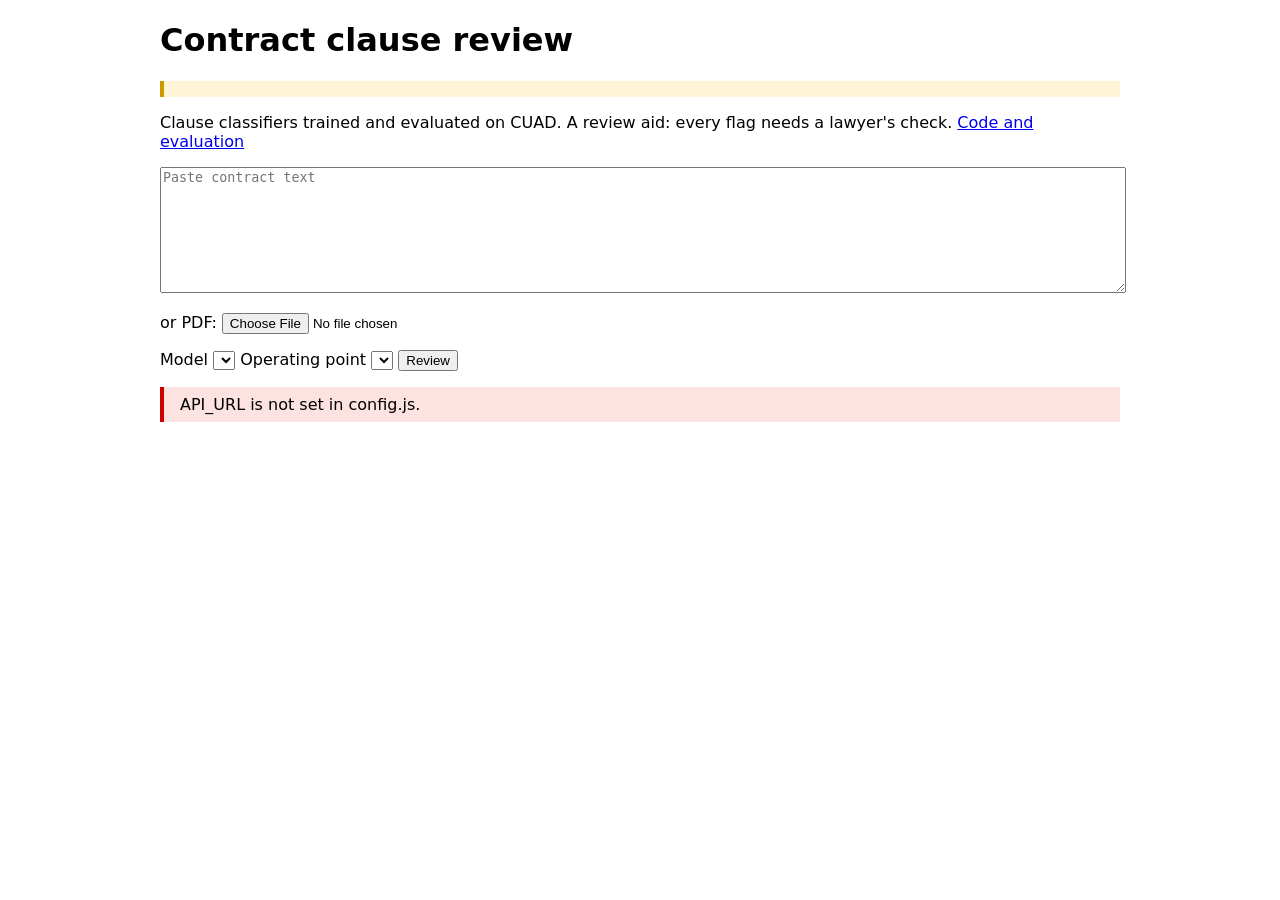
==== web/index.html @ 13c59ce8 "Step 8 pre-registration and code: Docker image, Cloud Run and GKE deploy, Vercel front end, parity c" ====
<!doctype html>
<html lang="en">
<head>
  <meta charset="utf-8">
  <meta name="viewport" content="width=device-width, initial-scale=1">
  <title>Contract clause review</title>
  <style>
    body { font-family: system-ui, sans-serif; max-width: 60rem; margin: 1rem auto; padding: 0 1rem; }
    .notice { background: #fff4d6; padding: .5rem 1rem; border-left: 4px solid #c90; }
    .error { background: #fde2e2; padding: .5rem 1rem; border-left: 4px solid #c00; }
    .seg { white-space: pre-wrap; margin: .4rem 0; padding: .3rem; }
    .flag { background: #dff0ff; border-left: 4px solid #06c; }
    .unscored { background: #fde2e2; border-left: 4px solid #c00; }
    .labels { font-size: .85rem; font-weight: 600; color: #034; }
    textarea { width: 100%; }
  </style>
</head>
<body>
  <h1>Contract clause review</h1>
  <div id="notices" class="notice"></div>
  <p>Clause classifiers trained and evaluated on CUAD. A review aid: every flag needs a lawyer's check.
     <a href="https://github.com/Esstar612/cuad-clause-classifier">Code and evaluation</a></p>
  <form id="form">
    <p><textarea id="text" rows="8" placeholder="Paste contract text"></textarea></p>
    <p>or PDF: <input type="file" id="file" accept="application/pdf"></p>
    <p>Model <select id="model"></select>
       Operating point <select id="point"></select>
       <button type="submit" id="submit">Review</button></p>
  </form>
  <div id="error" class="error" hidden></div>
  <div id="result"></div>
  <script src="config.js"></script>
  <script src="app.js"></script>
</body>
</html>
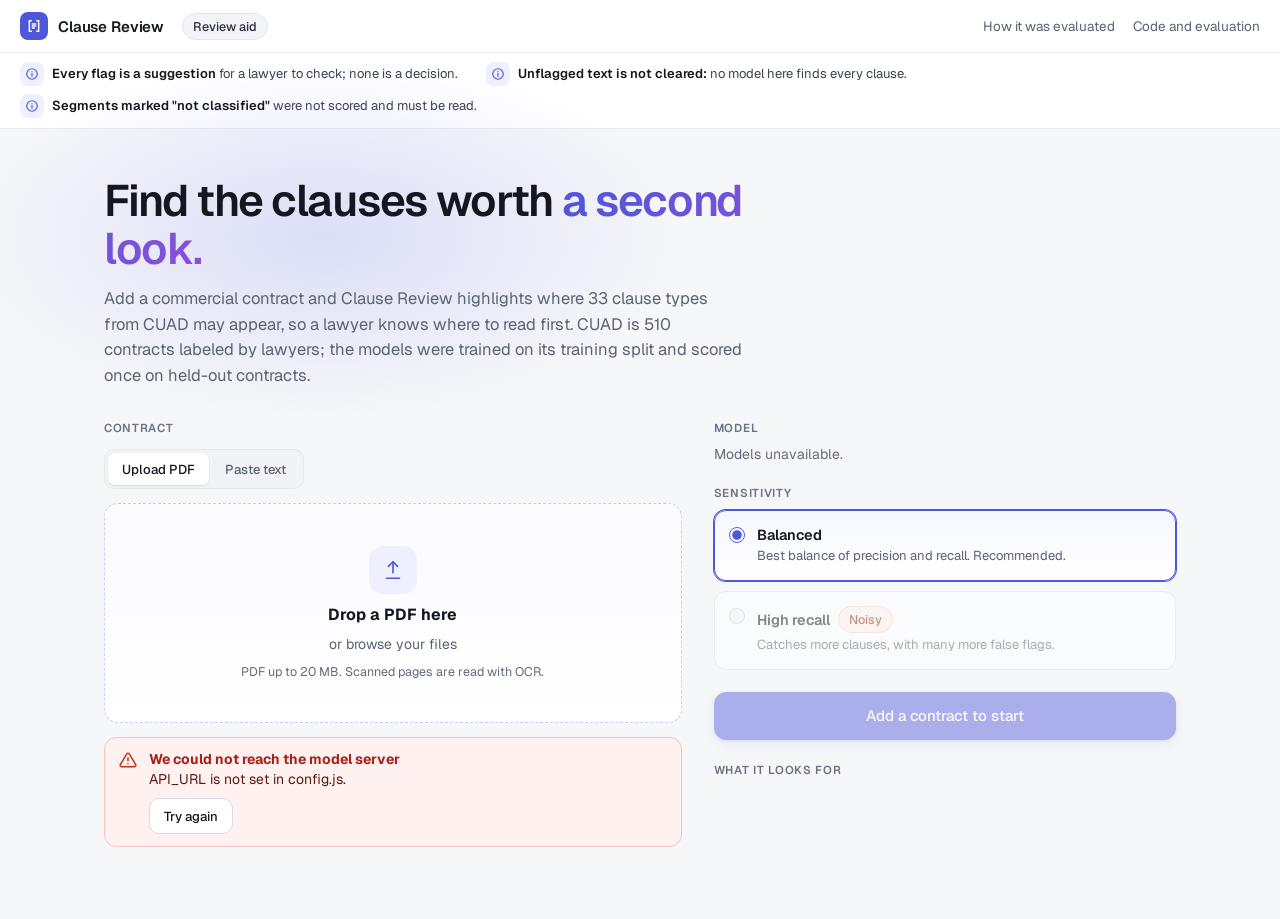
==== commit 9709fc50: "Step 8 front end: review UI from the Claude Design mockup, CUAD clause definitions, page offsets and" ====
--- a/web/index.html
+++ b/web/index.html
@@ -3,32 +3,18 @@
 <head>
   <meta charset="utf-8">
   <meta name="viewport" content="width=device-width, initial-scale=1">
-  <title>Contract clause review</title>
-  <style>
-    body { font-family: system-ui, sans-serif; max-width: 60rem; margin: 1rem auto; padding: 0 1rem; }
-    .notice { background: #fff4d6; padding: .5rem 1rem; border-left: 4px solid #c90; }
-    .error { background: #fde2e2; padding: .5rem 1rem; border-left: 4px solid #c00; }
-    .seg { white-space: pre-wrap; margin: .4rem 0; padding: .3rem; }
-    .flag { background: #dff0ff; border-left: 4px solid #06c; }
-    .unscored { background: #fde2e2; border-left: 4px solid #c00; }
-    .labels { font-size: .85rem; font-weight: 600; color: #034; }
-    textarea { width: 100%; }
-  </style>
+  <title>Clause Review</title>
+  <meta name="description" content="A contract review aid: highlights 33 CUAD clause types for a lawyer to check.">
+  <link rel="preconnect" href="https://fonts.googleapis.com">
+  <link rel="preconnect" href="https://fonts.gstatic.com" crossorigin>
+  <link rel="stylesheet" href="https://fonts.googleapis.com/css2?family=Geist:wght@400;500;600;700&family=Geist+Mono:wght@400;500&family=Newsreader:opsz,wght@6..72,400;6..72,500;6..72,600&display=swap">
+  <link rel="stylesheet" href="styles.css">
 </head>
 <body>
-  <h1>Contract clause review</h1>
-  <div id="notices" class="notice"></div>
-  <p>Clause classifiers trained and evaluated on CUAD. A review aid: every flag needs a lawyer's check.
-     <a href="https://github.com/Esstar612/cuad-clause-classifier">Code and evaluation</a></p>
-  <form id="form">
-    <p><textarea id="text" rows="8" placeholder="Paste contract text"></textarea></p>
-    <p>or PDF: <input type="file" id="file" accept="application/pdf"></p>
-    <p>Model <select id="model"></select>
-       Operating point <select id="point"></select>
-       <button type="submit" id="submit">Review</button></p>
-  </form>
-  <div id="error" class="error" hidden></div>
-  <div id="result"></div>
+  <header class="top" id="top"></header>
+  <div class="notice" id="notices" role="note" aria-label="How to read results"></div>
+  <main id="app"></main>
+  <div class="toast" id="toast" role="status" hidden></div>
   <script src="config.js"></script>
   <script src="app.js"></script>
 </body>
--- a/web/styles.css
+++ b/web/styles.css
@@ -0,0 +1,231 @@
+:root {
+  --bg: #F6F7F9; --panel: #FFFFFF; --ink: #14171F; --ink2: #2A2F3A; --muted: #5B6372; --faint: #646C7B;
+  --line: #E3E6EB; --line2: #EEF0F3; --soft: #F1F3F6;
+  --accent: #4F57D9; --accent-d: #434BC8; --accent-ink: #232A94; --accent-bg: #EEF0FF; --accent-bg2: #F4F5FF;
+  --warn: #9A3412; --warn-bg: #FFF3EC; --warn-line: #FBD5BF;
+  --bad: #C2311F; --bad-ink: #A3241A; --bad-bg: #FFF1EF; --bad-line: #F3C3BD;
+  --ok: #1D6B47; --ok-bg: #E8F6EF; --ok-line: #BFE3CF;
+  --sans: "Geist", system-ui, -apple-system, "Segoe UI", sans-serif;
+  --mono: "Geist Mono", ui-monospace, Menlo, monospace;
+  --serif: "Newsreader", Georgia, "Times New Roman", serif;
+}
+* { box-sizing: border-box; }
+body { margin: 0; background: var(--bg); color: var(--ink); font-family: var(--sans); font-size: 14px; -webkit-font-smoothing: antialiased; }
+a { color: #4047C9; } a:hover { color: #2F36A8; }
+h1, h2, h3, p { margin: 0; }
+button { font: inherit; }
+[hidden] { display: none !important; }
+.num { font-family: var(--mono); font-variant-numeric: tabular-nums; }
+.label { font-size: 11.5px; font-weight: 600; letter-spacing: .06em; text-transform: uppercase; color: #6B7383; }
+.muted { color: var(--muted); } .faint { color: var(--faint); }
+.sr { position: absolute; width: 1px; height: 1px; overflow: hidden; clip: rect(0 0 0 0); white-space: nowrap; }
+
+/* Top bar and notices */
+.top { position: sticky; top: 0; z-index: 5; display: flex; flex-wrap: wrap; align-items: center; gap: 10px 14px;
+  padding: 12px 20px; background: #fff; box-shadow: 0 1px 0 #E8EBF0; }
+.brand { display: flex; align-items: center; gap: 10px; font-weight: 600; font-size: 15px; color: var(--ink);
+  text-decoration: none; letter-spacing: -.01em; background: none; border: 0; cursor: pointer; padding: 0; }
+.brand:hover { color: var(--ink); }
+.logo { width: 28px; height: 28px; border-radius: 8px; background: var(--accent); display: inline-flex; align-items: center; justify-content: center; flex: none; }
+.divider { width: 1px; height: 22px; background: #E6E8EE; margin: 0 4px; }
+.chip { display: inline-flex; align-items: center; gap: 8px; height: 36px; padding: 0 12px; border-radius: 9px; background: var(--soft);
+  border: 1px solid #E6E8EE; color: #3B4250; font-size: 13px; min-width: 0; max-width: 380px; }
+.chip .name { color: var(--ink); overflow: hidden; text-overflow: ellipsis; white-space: nowrap; }
+.top-right { margin-left: auto; display: flex; flex-wrap: wrap; align-items: center; gap: 8px; }
+.links { display: flex; gap: 18px; font-size: 13.5px; }
+.links a { color: var(--muted); text-decoration: none; } .links a:hover { color: var(--ink); text-decoration: underline; }
+.notice { display: flex; flex-wrap: wrap; gap: 8px 28px; padding: 10px 20px; background: #fff; border-bottom: 1px solid #E8EBF0; color: #3B4250; font-size: 13px; line-height: 1.4; }
+.notice > span { display: inline-flex; gap: 8px; align-items: center; }
+.notice b { color: var(--ink); font-weight: 600; }
+.notice .ic { width: 24px; height: 24px; padding: 5px; border-radius: 8px; background: var(--accent-bg); color: var(--accent); flex: none; display: inline-flex; }
+
+/* Controls */
+.btn { height: 36px; padding: 0 14px; border-radius: 10px; border: 1px solid #D5D9E0; background: #fff; color: var(--ink); font-size: 13px; font-weight: 500;
+  display: inline-flex; align-items: center; justify-content: center; gap: 8px; cursor: pointer; white-space: nowrap; text-decoration: none; }
+.btn:hover { background: #F4F5F8; border-color: #C3C8D3; }
+.btn-p { background: var(--accent); border-color: var(--accent); color: #fff; box-shadow: 0 1px 2px rgba(79,87,217,.3), 0 4px 12px rgba(79,87,217,.2); }
+.btn-p:hover { background: var(--accent-d); border-color: var(--accent-d); color: #fff; }
+.btn-g { background: transparent; border-color: transparent; color: var(--muted); }
+.btn[disabled] { opacity: .45; cursor: not-allowed; }
+.btn.icon { width: 36px; padding: 0; }
+.btn.lg { height: 48px; padding: 0 22px; font-size: 15px; border-radius: 12px; }
+.sel { font-size: 13px; height: 36px; padding: 0 10px; border-radius: 9px; border: 1px solid #D5D9E0; background: #fff; color: var(--ink); }
+.sw { display: inline-flex; padding: 3px; border-radius: 10px; background: var(--soft); border: 1px solid #E6E8EE; gap: 2px; }
+.sw button { font-size: 13px; font-weight: 500; height: 30px; padding: 0 12px; border: 0; border-radius: 7px; background: transparent; color: var(--muted); cursor: pointer; }
+.sw button:hover { color: var(--ink); }
+.sw button[aria-pressed="true"] { background: #fff; color: var(--ink); box-shadow: 0 1px 2px rgba(20,23,31,.12); }
+.sw button.warn[aria-pressed="true"] { background: #FFF0E6; color: var(--warn); }
+.pill { display: inline-flex; align-items: center; gap: 6px; font-size: 12.5px; font-weight: 500; padding: 4px 10px; border-radius: 999px; background: #F3F4F7; color: var(--ink2); border: 1px solid var(--line); }
+.pill.ok { color: var(--ok); border-color: var(--ok-line); background: var(--ok-bg); }
+.pill.bad { color: var(--bad-ink); border-color: var(--bad-line); background: #FDECEA; }
+.pill.warn { color: var(--warn); border-color: var(--warn-line); background: var(--warn-bg); }
+.kbd { font-family: var(--mono); font-size: 11px; padding: 1px 6px; border-radius: 5px; border: 1px solid #D5D9E0; border-bottom-width: 2px; background: #fff; color: #3B4250; }
+.card { background: #fff; border: 1px solid var(--line); border-radius: 14px; padding: 16px; display: flex; flex-direction: column; gap: 10px; box-shadow: 0 1px 2px rgba(20,23,31,.04); }
+.menu { position: relative; }
+.menu-list { position: absolute; right: 0; top: 42px; z-index: 6; min-width: 200px; background: #fff; border: 1px solid var(--line); border-radius: 12px;
+  box-shadow: 0 12px 32px rgba(20,23,31,.14); padding: 6px; display: flex; flex-direction: column; }
+.menu-list button { text-align: left; border: 0; background: transparent; padding: 9px 10px; border-radius: 8px; cursor: pointer; font-size: 13.5px; color: var(--ink2); }
+.menu-list button:hover { background: var(--soft); }
+.toast { position: fixed; left: 50%; bottom: 24px; transform: translateX(-50%); z-index: 9; background: var(--ink); color: #fff; padding: 10px 16px; border-radius: 10px; font-size: 13px; }
+
+/* Start view */
+.start { max-width: 1120px; margin: 0 auto; padding: 48px 24px 72px; display: grid; grid-template-columns: minmax(0, 1.25fr) minmax(0, 1fr); gap: 32px; }
+.hero { position: relative; isolation: isolate; grid-column: 1 / -1; display: flex; flex-direction: column; gap: 14px; max-width: 720px; }
+.hero::before { content: ""; position: absolute; left: -140px; top: -120px; width: 720px; height: 360px; z-index: -1; pointer-events: none;
+  background: radial-gradient(closest-side, rgba(99,107,240,.18), rgba(99,107,240,0)); }
+.hero h1 { font-size: 44px; line-height: 1.08; letter-spacing: -.03em; font-weight: 600; }
+.grad { background: linear-gradient(90deg, #4F57D9, #8A4FD9); -webkit-background-clip: text; background-clip: text; color: transparent; }
+.hero p { font-size: 16.5px; line-height: 1.55; color: var(--muted); max-width: 640px; }
+.tabs { display: inline-flex; gap: 2px; padding: 3px; border-radius: 10px; background: var(--soft); border: 1px solid #E6E8EE; align-self: flex-start; }
+.tabs button { height: 32px; padding: 0 14px; border: 0; border-radius: 7px; background: transparent; color: var(--muted); cursor: pointer; font-size: 13px; font-weight: 500; }
+.tabs button[aria-selected="true"] { background: #fff; color: var(--ink); box-shadow: 0 1px 2px rgba(20,23,31,.12); }
+.drop { border: 1.5px dashed #C9CDF6; border-radius: 14px; background: linear-gradient(180deg, #FAFAFF, #fff); min-height: 220px; display: flex; flex-direction: column;
+  align-items: center; justify-content: center; gap: 10px; padding: 24px; text-align: center; cursor: pointer; color: var(--muted); }
+.drop.over { border-color: var(--accent); background: var(--accent-bg2); }
+.drop.has { border-style: solid; border-color: var(--accent); }
+.drop strong { color: var(--ink); font-size: 16px; }
+.drop .big { width: 48px; height: 48px; border-radius: 14px; background: var(--accent-bg); color: var(--accent); display: inline-flex; align-items: center; justify-content: center; }
+textarea.paste { width: 100%; min-height: 220px; resize: vertical; border: 1px solid #D5D9E0; border-radius: 14px; padding: 14px 16px; font-family: var(--serif); font-size: 16px; line-height: 1.6; color: var(--ink2); }
+.opt { display: flex; gap: 12px; align-items: flex-start; padding: 14px; border-radius: 12px; border: 1px solid #DCE0E6; background: #fff; cursor: pointer; }
+.opt:hover { border-color: #C3C8D3; }
+.opt.on { border-color: var(--accent); background: linear-gradient(180deg, #F6F7FF, #fff); box-shadow: 0 0 0 1px var(--accent); }
+.opt.on.warnopt { border-color: #E08A50; box-shadow: 0 0 0 1px #E08A50; background: linear-gradient(180deg, #FFF8F3, #fff); }
+.opt input { accent-color: var(--accent); width: 16px; height: 16px; margin: 2px 0 0; }
+.opt .t { font-weight: 600; font-size: 14.5px; display: flex; gap: 8px; align-items: center; flex-wrap: wrap; }
+.opt .d { color: var(--muted); font-size: 13px; line-height: 1.45; margin-top: 3px; }
+.side { display: flex; flex-direction: column; gap: 22px; }
+.chips { display: flex; flex-wrap: wrap; gap: 6px; }
+.chips span { font-size: 12.5px; padding: 4px 10px; border-radius: 999px; background: #fff; border: 1px solid var(--line); color: var(--ink2); }
+
+/* Errors */
+.err { display: flex; gap: 12px; align-items: flex-start; border: 1px solid var(--bad-line); background: var(--bad-bg); border-radius: 12px; padding: 12px 14px; color: #5A1A12; }
+.err .ic { color: var(--bad); flex: none; margin-top: 1px; }
+.err b { display: block; color: var(--bad-ink); margin-bottom: 2px; }
+.err .acts { display: flex; gap: 8px; margin-top: 10px; }
+
+/* Loading */
+.loading { max-width: 620px; margin: 64px auto; padding: 0 24px; }
+.loading .card { padding: 28px; gap: 18px; }
+.spinner { width: 40px; height: 40px; border-radius: 50%; border: 3px solid var(--accent-bg); border-top-color: var(--accent); animation: spin 1s linear infinite; }
+@keyframes spin { to { transform: rotate(360deg); } }
+.steps { list-style: none; margin: 0; padding: 0; display: flex; flex-direction: column; gap: 12px; }
+.steps li { display: flex; gap: 12px; align-items: flex-start; }
+.dot { width: 20px; height: 20px; border-radius: 50%; flex: none; display: inline-flex; align-items: center; justify-content: center; margin-top: 1px; }
+.dot.done { background: var(--ok-bg); color: var(--ok); }
+.dot.now { border: 2px solid var(--accent); border-top-color: transparent; animation: spin 1s linear infinite; }
+.elapsed { font-size: 32px; font-weight: 600; letter-spacing: -.02em; }
+
+/* Results */
+.shell { display: grid; grid-template-columns: 280px minmax(0, 1fr) 340px; min-height: calc(100vh - 110px); }
+.left, .right { background: #fff; padding: 22px 18px; display: flex; flex-direction: column; gap: 22px; min-width: 0; }
+.left { border-right: 1px solid var(--line); position: sticky; top: 61px; align-self: start; height: calc(100vh - 61px); overflow: auto; }
+.right { border-left: 1px solid var(--line); padding: 22px 20px; gap: 18px; position: sticky; top: 61px; align-self: start; max-height: calc(100vh - 61px); overflow: auto; }
+.left > section + section { padding-top: 18px; border-top: 1px solid var(--line2); }
+.stat { font-size: 44px; font-weight: 600; letter-spacing: -.03em; line-height: 1; background: linear-gradient(180deg, #14171F, #3B4250); -webkit-background-clip: text; background-clip: text; color: transparent; }
+.strip { display: flex; align-items: flex-end; gap: 1px; height: 22px; }
+.strip span { flex: 1; height: 12px; border-radius: 2px; background: #E6E8EE; min-width: 1px; }
+.strip span.f { height: 22px; background: #7C83EC; }
+.strip span.f.on { background: #2C33A8; }
+.strip span.nc { height: 22px; background: var(--bad); }
+.ct { width: 100%; display: flex; justify-content: space-between; align-items: center; gap: 8px; min-height: 36px; padding: 0 10px; border: 0; border-radius: 10px;
+  background: transparent; color: var(--ink2); cursor: pointer; font-size: 13.5px; text-align: left; }
+.ct:hover { background: #F2F3F7; }
+.ct.on { background: var(--accent-bg); color: var(--accent-ink); font-weight: 500; }
+.cnt { font-family: var(--mono); font-size: 11.5px; min-width: 20px; height: 20px; padding: 0 6px; border-radius: 7px; background: var(--soft); color: #3B4250; display: inline-flex; align-items: center; justify-content: center; flex: none; }
+.ct.on .cnt { background: var(--accent); color: #fff; }
+.nf { list-style: none; margin: 0; padding: 4px 10px 0; display: flex; flex-direction: column; gap: 6px; font-size: 13px; color: var(--faint); }
+.meter { position: relative; height: 6px; border-radius: 3px; background: #E6E8EE; }
+.meter .fill { position: absolute; inset: 0 auto 0 0; border-radius: 3px; background: #C3C8D3; }
+.meter .mark { position: absolute; top: -3px; width: 2px; height: 12px; border-radius: 1px; background: #3B4250; }
+.kv { display: grid; grid-template-columns: 1fr auto; gap: 6px 12px; font-size: 13px; }
+
+.center { min-width: 0; padding: 28px 24px 56px; display: flex; flex-direction: column; align-items: center; gap: 16px;
+  background-color: #F3F4F7; background-image: radial-gradient(#D8DCE4 1px, transparent 1px); background-size: 22px 22px; }
+.banner { width: 100%; max-width: 780px; }
+.banner.warn { border: 1px solid var(--warn-line); background: #fff; border-radius: 14px; padding: 16px 18px; display: flex; flex-direction: column; gap: 10px; color: #5B2A10; }
+.banner.warn h3 { color: var(--warn); font-size: 15px; }
+.banner.warn .warn-ic { color: #C2410C; flex: none; margin-top: 1px; }
+.prec { display: grid; grid-template-columns: auto 1fr; gap: 8px 18px; font-size: 13px; align-items: center; }
+.precrow { display: flex; align-items: center; gap: 10px; flex-wrap: wrap; }
+.dots { display: inline-flex; gap: 3px; flex-wrap: wrap; }
+.dots span { width: 9px; height: 9px; border-radius: 50%; border: 1.5px solid #8A9A8F; }
+.dots span.on { background: #1D6B47; border-color: #1D6B47; }
+.below { display: flex; flex-wrap: wrap; gap: 8px; align-items: center; line-height: 1.5; }
+.below b { color: #3B2210; }
+.paper { width: 100%; max-width: 780px; background: #fff; color: #1D1F24; border-radius: 14px; border: 1px solid #ECEDF1; padding: clamp(24px,6vw,56px) clamp(20px,7vw,72px) 64px;
+  box-shadow: 0 1px 2px rgba(20,23,31,.05), 0 12px 40px rgba(20,23,31,.08); display: flex; flex-direction: column; gap: 12px; }
+.dtitle { font-family: var(--serif); font-size: 28px; font-weight: 600; line-height: 1.3; text-align: center; letter-spacing: -.01em; overflow-wrap: anywhere; }
+.dsub { text-align: center; font-size: 12px; color: #5F6675; margin-bottom: 14px; }
+.seg { position: relative; border-radius: 10px; padding: 12px 16px; margin: 0 -16px; scroll-margin-top: 90px; transition: background .2s, box-shadow .2s; }
+.doc { font-family: var(--serif); font-size: 17.5px; line-height: 1.7; white-space: pre-wrap; overflow-wrap: anywhere; }
+.seg.dim .doc { color: #5F6675; }
+.seg.f { background: var(--accent-bg2); box-shadow: inset 0 0 0 1px #DDE0FB; cursor: pointer; }
+.seg.f.on { background: #EDEFFF; box-shadow: 0 0 0 2px var(--accent), 0 8px 24px rgba(79,87,217,.15); }
+.seg.nc { background: var(--bad-bg); box-shadow: inset 0 0 0 1.5px #D2402F; cursor: pointer; }
+.seg.nc.on { box-shadow: 0 0 0 2px var(--bad); }
+.tags { display: flex; flex-wrap: wrap; gap: 6px; align-items: center; margin-bottom: 8px; font-family: var(--sans); }
+.mk { width: 24px; height: 24px; border-radius: 8px; background: var(--accent); color: #fff; font-size: 12.5px; font-weight: 600; display: inline-flex; align-items: center; justify-content: center; box-shadow: 0 2px 6px rgba(79,87,217,.35); }
+.sn { font-family: var(--mono); font-size: 12px; color: var(--muted); margin-right: 2px; }
+.tag { display: inline-flex; align-items: center; gap: 6px; font-size: 13px; font-weight: 600; padding: 4px 11px; border-radius: 999px; line-height: 1.35; }
+.tag .num { font-size: 12px; font-weight: 500; padding: 1px 6px; border-radius: 999px; margin-right: -5px; }
+.t-hi { background: var(--accent); color: #fff; } .t-hi .num { background: rgba(255,255,255,.22); }
+.t-mid { background: #E3E6FF; color: var(--accent-ink); } .t-mid .num { background: #fff; }
+.t-lo { background: #fff; color: #2C3399; border: 1px dashed #9097E6; } .t-lo .num { background: var(--accent-bg); }
+.t-nc { background: var(--bad); color: #fff; }
+.gap { font-size: 12.5px; color: #5F6675; background: transparent; border: 0; display: flex; align-items: center; gap: 12px; width: 100%; padding: 4px 0; cursor: pointer; min-height: 36px; }
+.gap::before, .gap::after { content: ""; flex: 1; border-top: 1px dashed #DDE1E8; }
+.gap b { font-weight: 500; color: var(--accent); }
+.gap:hover b { text-decoration: underline; }
+.pgbreak { display: flex; align-items: center; gap: 10px; font-size: 12px; color: #5F6675; margin: 6px 0; }
+.pgbreak::before, .pgbreak::after { content: ""; flex: 1; border-top: 1px solid #E6E8EE; }
+.end { text-align: center; font-size: 12px; color: #5F6675; margin-top: 10px; }
+.ring { width: 76px; height: 76px; border-radius: 50%; display: grid; place-items: center; flex: none; }
+.ring-in { width: 62px; height: 62px; border-radius: 50%; background: #fff; display: grid; place-items: center; font-size: 16px; font-weight: 600; box-shadow: inset 0 0 0 1px #EEF0F4; }
+.excerpt { font-family: var(--serif); font-size: 15px; line-height: 1.6; color: var(--ink2); white-space: pre-wrap; overflow-wrap: anywhere; }
+.also { display: flex; flex-direction: column; gap: 8px; }
+.also .row { display: flex; justify-content: space-between; gap: 10px; font-size: 13px; }
+.bar { height: 6px; border-radius: 3px; background: #E6E8EE; overflow: hidden; } .bar > div { height: 100%; background: var(--accent); }
+.keys { margin-top: auto; padding-top: 16px; border-top: 1px solid var(--line); display: grid; grid-template-columns: auto 1fr; gap: 8px 12px; align-items: center; font-size: 13px; }
+
+/* Compare */
+.compare { max-width: 1120px; margin: 0 auto; padding: 28px 24px 64px; display: grid; grid-template-columns: minmax(0, 1fr) 340px; gap: 24px; align-items: start; }
+.compare .head { grid-column: 1 / -1; display: flex; flex-wrap: wrap; gap: 16px; align-items: flex-end; justify-content: space-between; }
+.counts { display: flex; flex-wrap: wrap; gap: 10px; }
+.counts .card { padding: 12px 14px; gap: 2px; min-width: 120px; }
+.counts .card .num { font-size: 22px; font-weight: 600; }
+.counts button.count { text-align: left; cursor: pointer; color: inherit; }
+.counts button.count:hover { border-color: #C3C8D3; }
+.counts button.count.on { border-color: var(--accent); box-shadow: 0 0 0 1px var(--accent); background: var(--accent-bg2); }
+table.cmp { width: 100%; border-collapse: separate; border-spacing: 0; background: #fff; border: 1px solid var(--line); border-radius: 14px; overflow: hidden; font-size: 13.5px; }
+table.cmp th { text-align: left; font-weight: 600; font-size: 12px; color: #6B7383; padding: 10px 14px; border-bottom: 1px solid var(--line); background: #FAFBFC; }
+table.cmp td { padding: 10px 14px; border-bottom: 1px solid var(--line2); vertical-align: top; }
+table.cmp tr:last-child td { border-bottom: 0; }
+table.cmp tr.pick { cursor: pointer; } table.cmp tr.pick:hover td { background: #FAFAFF; } table.cmp tr.on td { background: var(--accent-bg2); }
+table.cmp button.rowbtn { all: unset; cursor: pointer; font-weight: 500; color: var(--ink); }
+table.cmp button.rowbtn:focus-visible { outline: 2px solid var(--accent); outline-offset: 2px; }
+
+/* Phone */
+@media (max-width: 1100px) {
+  .shell { grid-template-columns: 250px minmax(0, 1fr); }
+  .right { grid-column: 1 / -1; position: static; max-height: none; border-left: 0; border-top: 1px solid var(--line); }
+  .keys { display: none; }
+}
+@media (max-width: 760px) {
+  .top { padding: 10px 14px; }
+  .chip, .divider, .links .hide-sm { display: none; }
+  .notice { padding: 8px 14px; font-size: 12px; }
+  .start { grid-template-columns: 1fr; padding: 28px 16px 56px; }
+  .hero h1 { font-size: 32px; }
+  .shell { display: flex; flex-direction: column; }
+  .left { border-right: 0; border-bottom: 1px solid var(--line); padding: 16px; gap: 14px; position: static; height: auto; overflow: visible; }
+  .left .found-list { flex-direction: row !important; flex-wrap: nowrap; overflow-x: auto; gap: 6px !important; }
+  .left .found-list .ct { width: auto; flex: none; border: 1px solid var(--line); }
+  .left .nf-sec, .left .about { display: none; }
+  .center { padding: 16px 10px 40px; }
+  .paper { padding: 22px 18px 40px; }
+  .seg { margin: 0 -8px; padding: 10px 10px; }
+  .doc { font-size: 16px; }
+  .right { position: sticky; bottom: 0; top: auto; z-index: 4; padding: 12px 16px; gap: 10px; box-shadow: 0 -8px 24px rgba(20,23,31,.08); max-height: 45vh; }
+  .right .card.excerpt-card, .right .also-wrap, .right .copy-row { display: none; }
+  .compare { grid-template-columns: 1fr; padding: 20px 12px 48px; }
+}
